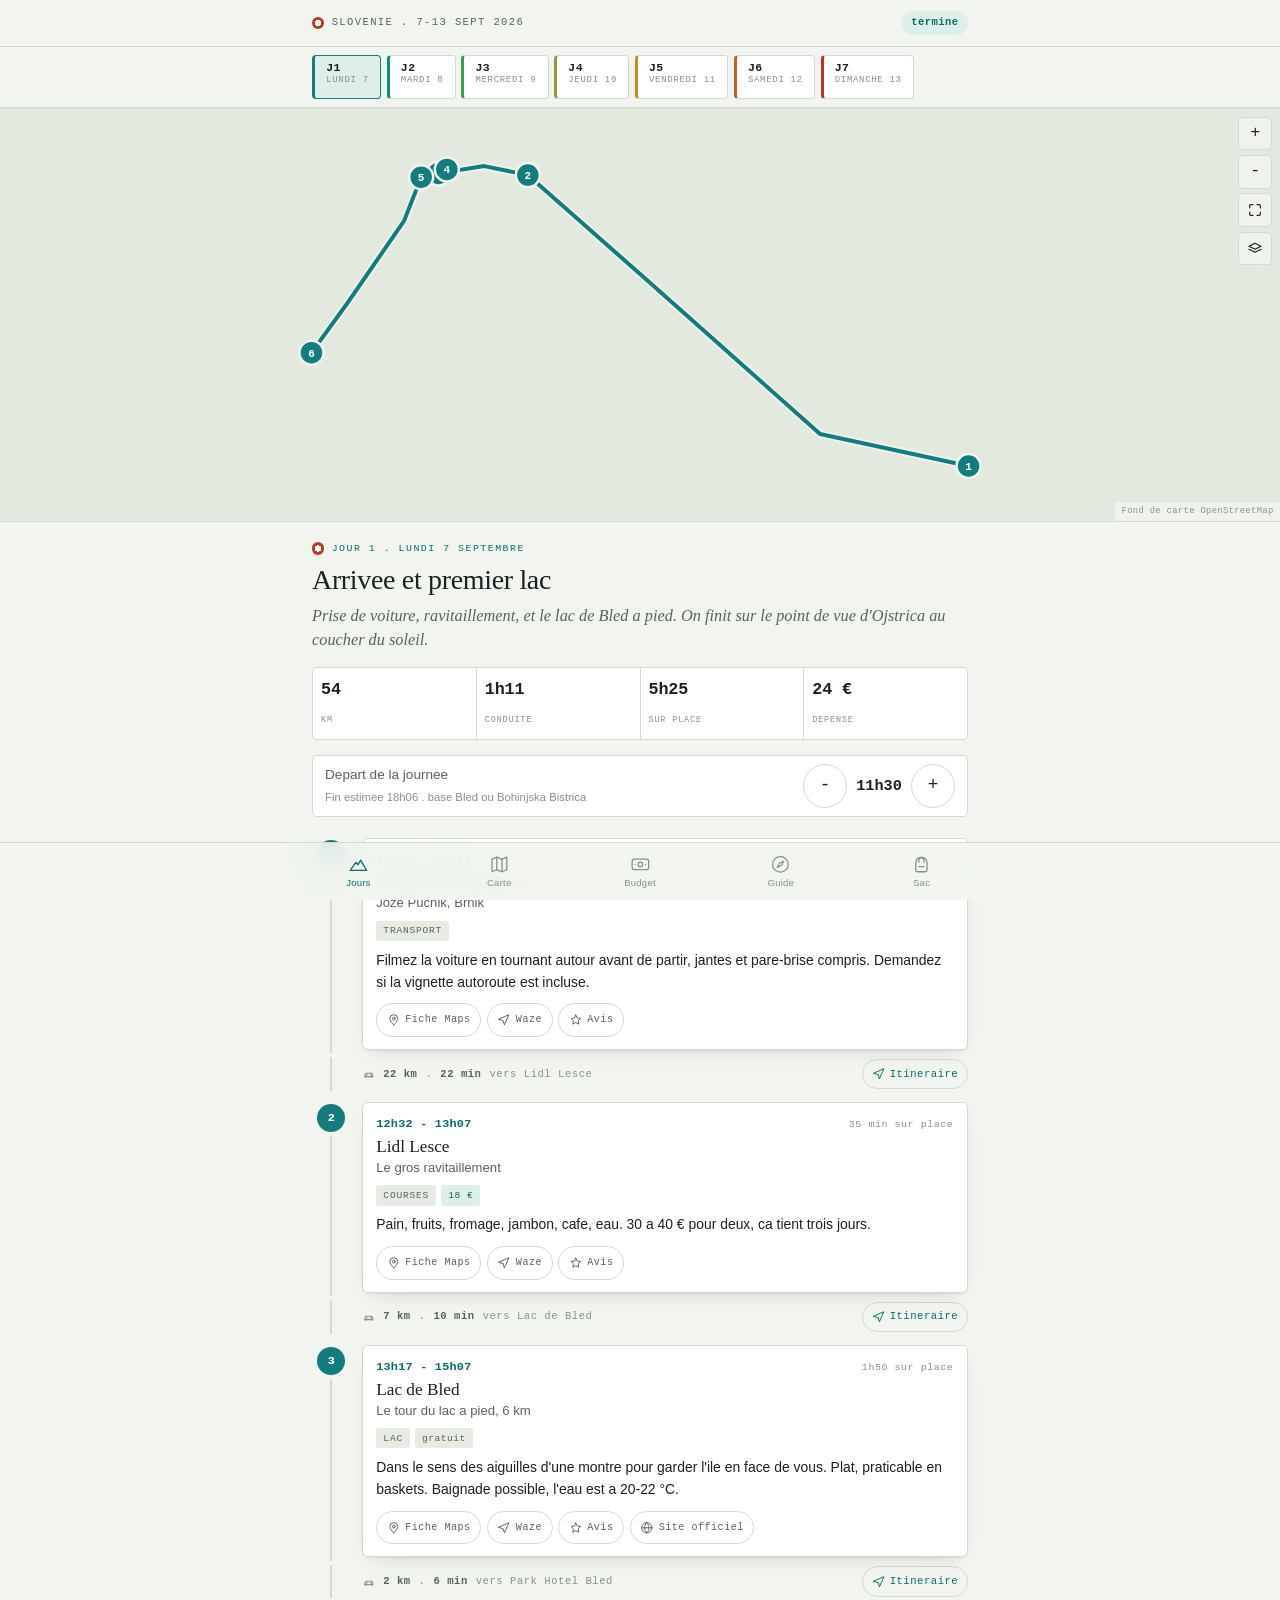
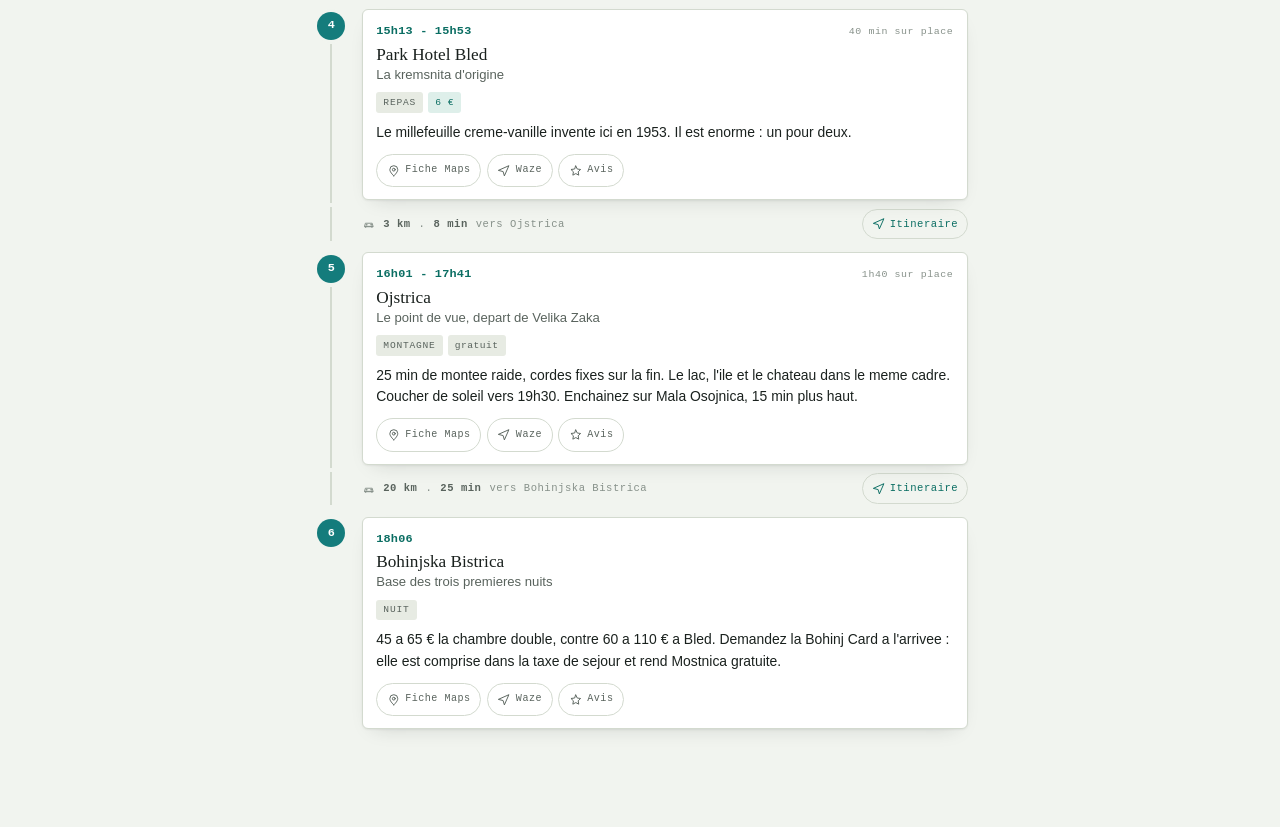
==== index.html @ 486e474d "Tableau de bord de voyage cartographie, publiable sur GitHub Pages Le carnet devient une application" ====
<!doctype html>
<html lang="fr">
<head>
<meta charset="utf-8">
<meta name="viewport" content="width=device-width, initial-scale=1, viewport-fit=cover">
<title>Slovenie 2026 - tableau de bord</title>
<meta name="description" content="Tableau de bord du voyage en Slovenie, 7 au 13 septembre 2026 : itineraire cartographie jour par jour, temps de route, budget, guide et valise.">
<meta name="theme-color" content="#EAF1EC">
<meta name="apple-mobile-web-app-capable" content="yes">
<meta name="mobile-web-app-capable" content="yes">
<meta name="apple-mobile-web-app-title" content="Slovenie">
<meta name="format-detection" content="telephone=no">
<meta name="color-scheme" content="light dark">
<link rel="icon" href="data:image/svg+xml,%3Csvg xmlns='http://www.w3.org/2000/svg' viewBox='0 0 32 32'%3E%3Ccircle cx='16' cy='16' r='15' fill='%23BB3728'/%3E%3Ccircle cx='16' cy='16' r='5.5' fill='%23fff'/%3E%3C/svg%3E">
<link rel="apple-touch-icon" href="data:image/svg+xml,%3Csvg xmlns='http://www.w3.org/2000/svg' viewBox='0 0 180 180'%3E%3Crect width='180' height='180' fill='%23F1F4EF'/%3E%3Ccircle cx='90' cy='90' r='58' fill='%23BB3728'/%3E%3Ccircle cx='90' cy='90' r='21' fill='%23F1F4EF'/%3E%3C/svg%3E">
<link rel="stylesheet" href="assets/app.css">
</head>
<body>

<div class="topbar">
  <div class="topbar-in">
    <span class="mark"><span class="blaze"></span> Slovenie . 7-13 sept 2026</span>
    <span class="now" id="now">chargement</span>
  </div>
</div>

<main>

  <!-- ============ JOURS ============ -->
  <div class="panel is-active" id="p-jours" role="tabpanel" aria-labelledby="t-jours">
    <div class="dayrail"><div class="dayrail-in" id="dayrail"></div></div>
    <div class="mapwrap"><div class="mm" id="daymap"></div></div>
    <div class="wrap" id="daybody"></div>
  </div>

  <!-- ============ CARTE ============ -->
  <div class="panel" id="p-carte" role="tabpanel" aria-labelledby="t-carte">
    <div class="mapwrap is-static"><div class="mm" id="allmap"></div></div>
    <div class="maplegend" id="maplegend"></div>
    <div id="allbody"></div>
  </div>

  <!-- ============ BUDGET ============ -->
  <div class="panel" id="p-budget" role="tabpanel" aria-labelledby="t-budget">
    <div id="budgetbody"></div>
  </div>

  <!-- ============ GUIDE ============ -->
  <div class="panel" id="p-guide" role="tabpanel" aria-labelledby="t-guide">
    <div id="guidebody"></div>
  </div>

  <!-- ============ SAC ============ -->
  <div class="panel" id="p-sac" role="tabpanel" aria-labelledby="t-sac">
    <div id="packbody"></div>
  </div>

  <noscript>
    <div class="wrap block">
      <h2>Le tableau de bord a besoin de JavaScript</h2>
      <p class="sub">La version longue du carnet est lisible sans rien activer, directement sur GitHub :
      itineraire, budget, randonnees, hebergements, valise et slovene de survie.</p>
      <p><a href="README.md">Ouvrir le carnet en markdown</a></p>
    </div>
  </noscript>

</main>

<nav class="tabbar" role="tablist" aria-label="Sections">
  <div class="tabbar-in">
    <button type="button" role="tab" id="t-jours" aria-controls="p-jours" aria-selected="true" data-tab="jours">
      <svg viewBox="0 0 24 24" aria-hidden="true"><path d="M2.5 19h19L14.6 7 11.4 12.4 9.2 9.6z"/></svg>
      Jours
    </button>
    <button type="button" role="tab" id="t-carte" aria-controls="p-carte" aria-selected="false" data-tab="carte">
      <svg viewBox="0 0 24 24" aria-hidden="true"><path d="M9 3.5 3.5 5.8v14.7L9 18.2l6 2.3 5.5-2.3V3.5L15 5.8z"/><path d="M9 3.5v14.7M15 5.8v14.7"/></svg>
      Carte
    </button>
    <button type="button" role="tab" id="t-budget" aria-controls="p-budget" aria-selected="false" data-tab="budget">
      <svg viewBox="0 0 24 24" aria-hidden="true"><rect x="2.5" y="6" width="19" height="12" rx="2.5"/><circle cx="12" cy="12" r="2.6"/><path d="M6 12h.01M18 12h.01"/></svg>
      Budget
    </button>
    <button type="button" role="tab" id="t-guide" aria-controls="p-guide" aria-selected="false" data-tab="guide">
      <svg viewBox="0 0 24 24" aria-hidden="true"><circle cx="12" cy="12" r="9"/><path d="M15.5 8.5l-2.2 4.8-4.8 2.2 2.2-4.8z"/></svg>
      Guide
    </button>
    <button type="button" role="tab" id="t-sac" aria-controls="p-sac" aria-selected="false" data-tab="sac">
      <svg viewBox="0 0 24 24" aria-hidden="true"><path d="M5.5 10a6.5 6.5 0 0 1 13 0v8.5a2 2 0 0 1-2 2h-9a2 2 0 0 1-2-2z"/><path d="M9 9.5V7.5a3 3 0 0 1 6 0v2"/><path d="M9 14.5h6"/></svg>
      Sac
    </button>
  </div>
</nav>

<script src="assets/data.js"></script>
<script src="assets/map.js"></script>
<script src="assets/app.js"></script>
</body>
</html>
---- assets/app.css ----
/* =============================================================
   Slovenie 2026 - feuille de style
   Mobile d'abord, pensee pour iPhone : zones sures, cibles de
   44 px, typographie fluide, aucun debordement horizontal.
   ============================================================= */

:root {
  --paper:      #F1F4EF;
  --surface:    #FFFFFF;
  --surface-2:  #E7EBE3;
  --glass:      rgba(241, 244, 239, .90);
  --ink:        #1A211E;
  --ink-soft:   #59635D;
  --ink-faint:  #87918A;
  --rule:       #D3DACF;
  --rule-soft:  #E4E9E0;
  --soca:       #0B6E63;
  --soca-lift:  #DEEFEA;
  --blaze:      #BB3728;
  --blaze-soft: #F7E5E2;
  --shadow:     0 1px 2px rgba(26,33,30,.06), 0 8px 20px -12px rgba(26,33,30,.22);
  --theme-color:#EAF1EC;
  --map-filter: saturate(.42) contrast(.93) brightness(1.05);
  --map-void:   #E4E9E0;

  --f-display: "Iowan Old Style", "Palatino Linotype", Palatino, "Book Antiqua", Georgia, serif;
  --f-body: -apple-system, BlinkMacSystemFont, "SF Pro Text", "Segoe UI", Roboto, "Helvetica Neue", Arial, sans-serif;
  --f-data: ui-monospace, "SF Mono", SFMono-Regular, Menlo, Consolas, "Liberation Mono", monospace;

  --wrap: 44rem;
  --pad: max(1.1rem, env(safe-area-inset-left));
  --pad-r: max(1.1rem, env(safe-area-inset-right));
  --tabbar: 3.55rem;
  --tap: 2.75rem;
  --top-h: calc(env(safe-area-inset-top) + 2.85rem);
}

@media (prefers-color-scheme: dark) {
  :root {
    --paper:      #0E1412;
    --surface:    #161E1B;
    --surface-2:  #1F2824;
    --glass:      rgba(14, 20, 18, .90);
    --ink:        #E5EBE6;
    --ink-soft:   #A4B0A9;
    --ink-faint:  #717D77;
    --rule:       #2A342F;
    --rule-soft:  #212A26;
    --soca:       #4FC7B1;
    --soca-lift:  #0F312B;
    --blaze:      #E4735F;
    --blaze-soft: #2F1A16;
    --shadow:     0 1px 2px rgba(0,0,0,.45), 0 10px 26px -14px rgba(0,0,0,.7);
    --theme-color:#0E1412;
    --map-filter: invert(.92) hue-rotate(180deg) saturate(.4) brightness(.94) contrast(1.05);
    --map-void:   #1B2320;
  }
}

:root[data-theme="dark"] {
  --paper:      #0E1412;
  --surface:    #161E1B;
  --surface-2:  #1F2824;
  --glass:      rgba(14, 20, 18, .90);
  --ink:        #E5EBE6;
  --ink-soft:   #A4B0A9;
  --ink-faint:  #717D77;
  --rule:       #2A342F;
  --rule-soft:  #212A26;
  --soca:       #4FC7B1;
  --soca-lift:  #0F312B;
  --blaze:      #E4735F;
  --blaze-soft: #2F1A16;
  --shadow:     0 1px 2px rgba(0,0,0,.45), 0 10px 26px -14px rgba(0,0,0,.7);
  --theme-color:#0E1412;
  --map-filter: invert(.92) hue-rotate(180deg) saturate(.4) brightness(.94) contrast(1.05);
  --map-void:   #1B2320;
}

:root[data-theme="light"] {
  --paper:      #F1F4EF;
  --surface:    #FFFFFF;
  --surface-2:  #E7EBE3;
  --glass:      rgba(241, 244, 239, .90);
  --ink:        #1A211E;
  --ink-soft:   #59635D;
  --ink-faint:  #87918A;
  --rule:       #D3DACF;
  --rule-soft:  #E4E9E0;
  --soca:       #0B6E63;
  --soca-lift:  #DEEFEA;
  --blaze:      #BB3728;
  --blaze-soft: #F7E5E2;
  --shadow:     0 1px 2px rgba(26,33,30,.06), 0 8px 20px -12px rgba(26,33,30,.22);
  --theme-color:#EAF1EC;
  --map-filter: saturate(.42) contrast(.93) brightness(1.05);
  --map-void:   #E4E9E0;
}

* { box-sizing: border-box; }

html {
  -webkit-text-size-adjust: 100%;
  text-size-adjust: 100%;
  scroll-behavior: smooth;
}
@media (prefers-reduced-motion: reduce) {
  html { scroll-behavior: auto; }
  *, *::before, *::after { animation-duration: .001ms !important; transition-duration: .001ms !important; }
}

body {
  margin: 0;
  background: var(--paper);
  color: var(--ink);
  font-family: var(--f-body);
  font-size: 1rem;
  line-height: 1.6;
  overflow-x: hidden;
  overscroll-behavior-y: contain;
  -webkit-font-smoothing: antialiased;
  -webkit-tap-highlight-color: transparent;
}

img, svg, table { max-width: 100%; }
p, li, td, th, h1, h2, h3, summary, span { overflow-wrap: break-word; }
a { color: var(--soca); }
:focus-visible { outline: 2px solid var(--soca); outline-offset: 2px; border-radius: 3px; }

.wrap {
  max-width: var(--wrap);
  margin: 0 auto;
  padding-left: var(--pad);
  padding-right: var(--pad-r);
}

.blaze {
  display: inline-block;
  width: .78rem; height: .78rem;
  border-radius: 50%;
  background: radial-gradient(circle, var(--surface) 0 36%, var(--blaze) 37% 100%);
  flex: none;
}

/* ================= barre du haut ================= */
.topbar {
  position: sticky;
  top: 0;
  z-index: 60;
  background: var(--glass);
  -webkit-backdrop-filter: saturate(160%) blur(14px);
  backdrop-filter: saturate(160%) blur(14px);
  border-bottom: 1px solid var(--rule);
  padding-top: env(safe-area-inset-top);
}
.topbar-in {
  max-width: var(--wrap);
  margin: 0 auto;
  padding: .5rem var(--pad-r) .5rem var(--pad);
  display: flex; align-items: center; gap: .55rem;
  min-height: 2.85rem;
}
.topbar .mark {
  font-family: var(--f-data);
  font-size: .66rem;
  letter-spacing: .13em;
  text-transform: uppercase;
  color: var(--ink-soft);
  display: flex; align-items: center; gap: .45rem;
  white-space: nowrap; overflow: hidden; text-overflow: ellipsis;
}
.now {
  margin-left: auto; flex: none;
  font-family: var(--f-data);
  font-size: .66rem; font-weight: 600; letter-spacing: .04em;
  color: var(--soca); background: var(--soca-lift);
  border-radius: 999px; padding: .24rem .6rem;
  white-space: nowrap; font-variant-numeric: tabular-nums;
}

/* ================= panneaux ================= */
.panel { display: none; padding-bottom: 1rem; }
.panel.is-active { display: block; }
.block { padding: 1.7rem 0 .2rem; }
.block:first-child { padding-top: 1.2rem; }

h1 {
  font-family: var(--f-display);
  font-size: clamp(2.1rem, 10vw, 3.1rem);
  line-height: .96; letter-spacing: -.022em; font-weight: 400;
  margin: 0; text-wrap: balance;
}
h1 em { font-style: italic; color: var(--soca); }
h2 {
  font-family: var(--f-display);
  font-size: clamp(1.4rem, 5.6vw, 1.75rem);
  font-weight: 400; letter-spacing: -.012em; line-height: 1.15;
  margin: 0 0 .35rem;
  display: flex; align-items: center; gap: .5rem;
  text-wrap: balance;
}
h3 {
  font-family: var(--f-body);
  font-size: .72rem; font-weight: 700; letter-spacing: .11em;
  text-transform: uppercase; color: var(--ink-faint);
  margin: 1.7rem 0 .6rem;
}
.sub { color: var(--ink-soft); font-size: .92rem; margin: 0 0 1.1rem; max-width: 56ch; }
.fine { font-size: .8rem; color: var(--ink-faint); line-height: 1.5; }

/* ================= selecteur de jour ================= */
.dayrail {
  position: sticky;
  top: var(--top-h);
  z-index: 45;
  background: var(--glass);
  -webkit-backdrop-filter: saturate(160%) blur(14px);
  backdrop-filter: saturate(160%) blur(14px);
  border-bottom: 1px solid var(--rule);
}
.dayrail-in {
  max-width: var(--wrap); margin: 0 auto;
  display: flex; gap: .35rem;
  overflow-x: auto; scrollbar-width: none;
  padding: .5rem var(--pad-r) .5rem var(--pad);
  -webkit-overflow-scrolling: touch;
}
.dayrail-in::-webkit-scrollbar { display: none; }
.daybtn {
  -webkit-appearance: none; appearance: none;
  flex: none;
  display: flex; flex-direction: column; align-items: flex-start;
  gap: .05rem;
  min-height: var(--tap);
  padding: .32rem .7rem;
  border: 1px solid var(--rule);
  border-left: 3px solid var(--dc, var(--rule));
  border-radius: 4px;
  background: var(--surface);
  color: var(--ink-soft);
  cursor: pointer; touch-action: manipulation;
  text-align: left;
}
.daybtn b {
  font-family: var(--f-data); font-size: .72rem; font-weight: 600;
  letter-spacing: .04em; color: var(--ink);
}
.daybtn span {
  font-family: var(--f-data); font-size: .56rem;
  letter-spacing: .08em; text-transform: uppercase; color: var(--ink-faint);
}
.daybtn[aria-pressed="true"] { background: var(--soca-lift); border-color: var(--dc, var(--soca)); }
.daybtn[aria-pressed="true"] b { color: var(--ink); }
.daybtn.is-today::after {
  content: "auj.";
  font-family: var(--f-data); font-size: .5rem; letter-spacing: .1em;
  color: var(--blaze);
}

/* ================= carte ================= */
.mapwrap {
  position: sticky;
  /* juste sous la barre du haut et le selecteur de jour */
  top: calc(var(--top-h) + 3.8rem);
  z-index: 30;
  background: var(--paper);
  padding-bottom: .1rem;
}
.mapwrap.is-static { position: static; }
.mapwrap.is-static .mm { height: clamp(240px, 52vh, 520px); }
.mm {
  position: relative;
  height: clamp(180px, 38vh, 360px);
  background: var(--map-void);
  border-top: 1px solid var(--rule);
  border-bottom: 1px solid var(--rule);
  overflow: hidden;
  touch-action: none;
  cursor: grab;
  user-select: none; -webkit-user-select: none;
}
.mm:active { cursor: grabbing; }
.mm-inner { position: absolute; inset: 0; }
.mm-tiles { position: absolute; inset: 0; will-change: transform; }
.mm-tile {
  position: absolute;
  width: 256px; height: 256px;
  filter: var(--map-filter);
  opacity: 0;
  transition: opacity .25s ease;
  pointer-events: none;
}
.mm-tile.is-on { opacity: 1; }
.mm-tile.is-dead { display: none; }
.mm.is-flat .mm-tiles { display: none; }

.mm-svg { position: absolute; inset: 0; overflow: visible; }
.mm-halo { fill: none; stroke: var(--paper); stroke-width: 8; stroke-linecap: round; stroke-linejoin: round; opacity: .85; }
.mm-line { fill: none; stroke-width: 4; stroke-linecap: round; stroke-linejoin: round; }
.mm-line.is-dim { stroke-width: 2.5; opacity: .3; }
.mm-mark { cursor: pointer; }
.mm-ring { stroke: var(--paper); stroke-width: 2.5; }
.mm-mark.is-dim .mm-ring { opacity: .35; }
.mm-mark.is-active .mm-ring { stroke: var(--ink); stroke-width: 3; }
.mm-num {
  font-family: var(--f-data); font-size: 11px; font-weight: 700;
  fill: #fff; pointer-events: none;
}
.mm-hit { fill: transparent; }
.mm-mark:focus-visible .mm-ring { stroke: var(--blaze); stroke-width: 3.5; }

.mm-attrib {
  position: absolute; right: 0; bottom: 0; z-index: 5;
  font-family: var(--f-data); font-size: .55rem; letter-spacing: .04em;
  background: var(--glass); color: var(--ink-faint);
  padding: .15rem .4rem; text-decoration: none;
  border-top-left-radius: 4px;
}
.mm-ctrl {
  position: absolute; right: .5rem; top: .5rem; z-index: 5;
  display: grid; gap: .3rem;
}
.mm-ctrl button {
  -webkit-appearance: none; appearance: none;
  width: 2.1rem; height: 2.1rem;
  border-radius: 5px; border: 1px solid var(--rule);
  background: var(--glass);
  -webkit-backdrop-filter: blur(8px); backdrop-filter: blur(8px);
  color: var(--ink); font-family: var(--f-data); font-size: 1.05rem; line-height: 1;
  display: flex; align-items: center; justify-content: center;
  cursor: pointer; touch-action: manipulation;
}
.mm-ctrl button:active { background: var(--soca-lift); border-color: var(--soca); }
.mm-ctrl svg { width: 1rem; height: 1rem; fill: none; stroke: currentColor; stroke-width: 1.7; stroke-linecap: round; stroke-linejoin: round; }

.maplegend {
  display: flex; flex-wrap: wrap; gap: .3rem .8rem;
  padding: .5rem var(--pad-r) .5rem var(--pad);
  max-width: var(--wrap); margin: 0 auto;
  font-family: var(--f-data); font-size: .6rem;
  letter-spacing: .06em; color: var(--ink-faint);
}
.maplegend i { display: inline-block; width: .8rem; height: .2rem; border-radius: 2px; vertical-align: middle; margin-right: .25rem; }

/* ================= entete de jour ================= */
.dayhead { padding-top: 1.1rem; }
.dayhead .kicker {
  font-family: var(--f-data); font-size: .62rem; letter-spacing: .15em;
  text-transform: uppercase; color: var(--soca);
  display: flex; align-items: center; gap: .45rem; margin: 0 0 .45rem;
}
.dayhead h2 { margin-bottom: .5rem; }
.dayhead .brief { font-family: var(--f-display); font-size: 1.02rem; font-style: italic; color: var(--ink-soft); line-height: 1.45; margin: 0 0 1rem; }

.daystats {
  display: grid; grid-template-columns: repeat(4, minmax(0, 1fr));
  gap: 1px; background: var(--rule);
  border: 1px solid var(--rule); border-radius: 5px; overflow: hidden;
}
.daystats div { background: var(--surface); padding: .55rem .5rem; min-width: 0; }
.daystats b {
  display: block; font-family: var(--f-data);
  font-size: clamp(.88rem, 4vw, 1.05rem); font-weight: 600;
  font-variant-numeric: tabular-nums; letter-spacing: -.01em;
}
.daystats span {
  font-family: var(--f-data); font-size: .53rem; letter-spacing: .1em;
  text-transform: uppercase; color: var(--ink-faint);
}

.startrow {
  display: flex; align-items: center; gap: .5rem;
  margin-top: .9rem; padding: .5rem .75rem;
  background: var(--surface); border: 1px solid var(--rule); border-radius: 5px;
}
.startrow .lab { font-size: .85rem; color: var(--ink-soft); min-width: 0; }
.startrow .stepper { margin-left: auto; }

.stepper { display: flex; align-items: center; gap: .3rem; flex: none; }
.stepper button {
  -webkit-appearance: none; appearance: none;
  width: var(--tap); height: var(--tap); min-width: var(--tap);
  border-radius: 50%; border: 1px solid var(--rule);
  background: var(--surface); color: var(--ink);
  font-size: 1.1rem; line-height: 1; font-family: var(--f-data);
  cursor: pointer; touch-action: manipulation;
  display: flex; align-items: center; justify-content: center;
}
.stepper button:active { background: var(--soca-lift); border-color: var(--soca); }
.stepper output {
  font-family: var(--f-data); font-size: .95rem; font-weight: 600;
  font-variant-numeric: tabular-nums; min-width: 3.4rem; text-align: center;
}

.warnbar {
  border-left: 3px solid var(--blaze); background: var(--blaze-soft);
  border-radius: 0 5px 5px 0; padding: .7rem .9rem;
  font-size: .9rem; line-height: 1.5; margin-top: .9rem;
}

/* ================= choix A / B ================= */
.choice { display: grid; gap: .5rem; margin-top: 1rem; }
.choice > .lab { font-family: var(--f-data); font-size: .6rem; letter-spacing: .12em; text-transform: uppercase; color: var(--ink-faint); }
.choice .opts { display: grid; gap: .45rem; }
@media (min-width: 30rem) { .choice .opts { grid-template-columns: 1fr 1fr; } }
.optbtn {
  -webkit-appearance: none; appearance: none;
  text-align: left; padding: .65rem .8rem;
  border: 1px solid var(--rule); border-radius: 5px;
  background: var(--surface); color: var(--ink);
  min-height: var(--tap); cursor: pointer; touch-action: manipulation;
}
.optbtn b { display: block; font-size: .93rem; }
.optbtn span { font-size: .8rem; color: var(--ink-soft); line-height: 1.4; }
.optbtn[aria-pressed="true"] { border-color: var(--soca); background: var(--soca-lift); }

/* ================= timeline ================= */
.timeline { margin-top: 1.3rem; }

.stop {
  display: grid;
  grid-template-columns: 2.4rem minmax(0, 1fr);
  gap: .7rem;
  position: relative;
}
.stop .gutter { position: relative; display: flex; flex-direction: column; align-items: center; }
.stop .pin {
  width: 1.75rem; height: 1.75rem; border-radius: 50%;
  display: flex; align-items: center; justify-content: center;
  font-family: var(--f-data); font-size: .74rem; font-weight: 700;
  color: #fff; flex: none; margin-top: .15rem;
  box-shadow: 0 0 0 3px var(--paper);
}
.stop .thread { flex: 1; width: 2px; background: var(--rule); margin-top: .25rem; }
.stop:last-child .thread { display: none; }

.stopcard {
  background: var(--surface); border: 1px solid var(--rule);
  border-radius: 6px; padding: .75rem .85rem;
  box-shadow: var(--shadow); min-width: 0;
  margin-bottom: .2rem;
}
.stopcard.is-active { border-color: var(--soca); box-shadow: 0 0 0 2px var(--soca-lift), var(--shadow); }
.stop.is-opt .stopcard { border-style: dashed; }

.stoptop { display: flex; align-items: baseline; gap: .5rem; flex-wrap: wrap; }
.stoptime {
  font-family: var(--f-data); font-size: .74rem; font-weight: 600;
  color: var(--soca); font-variant-numeric: tabular-nums; letter-spacing: .02em;
}
.stopdur {
  font-family: var(--f-data); font-size: .62rem; color: var(--ink-faint);
  letter-spacing: .06em; margin-left: auto;
}
.stopname { font-family: var(--f-display); font-size: 1.08rem; line-height: 1.25; margin: .15rem 0 .05rem; }
.stopsub { font-size: .82rem; color: var(--ink-soft); line-height: 1.4; }
.stoptip { font-size: .87rem; line-height: 1.55; margin: .55rem 0 0; color: var(--ink); }

.badges { display: flex; flex-wrap: wrap; gap: .3rem; margin-top: .5rem; }
.badge {
  font-family: var(--f-data); font-size: .6rem; letter-spacing: .05em;
  padding: .16rem .45rem; border-radius: 3px;
  background: var(--surface-2); color: var(--ink-soft); white-space: nowrap;
}
.badge.pay { background: var(--soca-lift); color: var(--soca); }
.badge.book { background: var(--blaze-soft); color: var(--blaze); }
.badge.kind { text-transform: uppercase; letter-spacing: .08em; }

.links { display: flex; flex-wrap: wrap; gap: .35rem; margin-top: .65rem; }
.links a, .links button {
  -webkit-appearance: none; appearance: none;
  display: inline-flex; align-items: center; gap: .3rem;
  min-height: 2.1rem; padding: .3rem .6rem;
  border: 1px solid var(--rule); border-radius: 999px;
  background: var(--surface); color: var(--ink-soft);
  font-family: var(--f-data); font-size: .63rem; letter-spacing: .05em;
  text-decoration: none; cursor: pointer; touch-action: manipulation;
  white-space: nowrap;
}
.links a:active, .links button:active { border-color: var(--soca); color: var(--soca); background: var(--soca-lift); }
/* toute icone inline generee par le script : sans taille explicite,
   un SVG sans width/height retombe sur 300x150 et se remplit de noir */
.ic {
  width: .85rem; height: .85rem; flex: none;
  fill: none; stroke: currentColor; stroke-width: 1.7;
  stroke-linecap: round; stroke-linejoin: round;
  vertical-align: -.1em;
}
.links svg { width: .85rem; height: .85rem; fill: none; stroke: currentColor; stroke-width: 1.7; stroke-linecap: round; stroke-linejoin: round; }

.leg {
  display: grid; grid-template-columns: 2.4rem minmax(0, 1fr);
  gap: .7rem; align-items: center;
  margin: .1rem 0 .55rem;
}
.leg .legline { display: flex; justify-content: center; }
.leg .legline i { width: 2px; height: 100%; min-height: 2.1rem; background: var(--rule); display: block; }
.legbody {
  display: flex; align-items: center; gap: .5rem; flex-wrap: wrap;
  font-family: var(--f-data); font-size: .66rem; letter-spacing: .05em;
  color: var(--ink-faint); padding: .25rem 0;
}
.legbody b { color: var(--ink-soft); font-weight: 600; font-variant-numeric: tabular-nums; }
.legbody a {
  margin-left: auto; text-decoration: none; color: var(--soca);
  border: 1px solid var(--rule); border-radius: 999px;
  padding: .25rem .55rem; min-height: 1.9rem;
  display: inline-flex; align-items: center; gap: .25rem;
}

/* ================= cartes generiques ================= */
.cards { display: grid; gap: .6rem; }
@media (min-width: 33rem) { .cards.two { grid-template-columns: repeat(2, minmax(0, 1fr)); } }
.card {
  background: var(--surface); border: 1px solid var(--rule);
  border-radius: 5px; padding: .8rem .9rem;
  box-shadow: var(--shadow); min-width: 0;
}
.card .k {
  font-family: var(--f-data); font-size: .59rem; letter-spacing: .13em;
  text-transform: uppercase; color: var(--ink-faint); display: block; margin-bottom: .22rem;
}
.card .v { font-size: .93rem; line-height: 1.5; }
.card .v strong { font-family: var(--f-data); font-weight: 600; }

.alert {
  border-left: 3px solid var(--blaze); background: var(--blaze-soft);
  border-radius: 0 5px 5px 0; padding: .75rem .9rem;
  font-size: .9rem; line-height: 1.55; margin-top: .9rem;
}

/* ================= urgences ================= */
.sos {
  display: grid; grid-template-columns: repeat(2, minmax(0, 1fr));
  gap: 1px; background: var(--rule);
  border: 1px solid var(--rule); border-radius: 5px; overflow: hidden;
}
@media (min-width: 30rem) { .sos { grid-template-columns: repeat(4, minmax(0, 1fr)); } }
.sos a { background: var(--surface); padding: .6rem .7rem; text-decoration: none; display: block; min-height: var(--tap); touch-action: manipulation; }
.sos a:active { background: var(--surface-2); }
.sos .n { font-family: var(--f-data); font-size: 1.15rem; font-weight: 600; color: var(--blaze); font-variant-numeric: tabular-nums; }
.sos .l { font-size: .68rem; line-height: 1.35; color: var(--ink-soft); }

/* ================= tableaux ================= */
.tablewrap { overflow-x: auto; -webkit-overflow-scrolling: touch; overscroll-behavior-x: contain; max-width: 100%; }
table { width: 100%; border-collapse: collapse; font-size: .85rem; }
th {
  text-align: left; font-family: var(--f-data); font-size: .58rem;
  letter-spacing: .12em; text-transform: uppercase; color: var(--ink-faint);
  font-weight: 500; padding: .45rem .5rem .45rem 0; border-bottom: 1px solid var(--ink-faint);
}
td { padding: .5rem .5rem .5rem 0; border-bottom: 1px solid var(--rule); vertical-align: top; }
td.num, th.num { font-family: var(--f-data); font-variant-numeric: tabular-nums; text-align: right; white-space: nowrap; padding-right: 0; }
tr.total td { border-bottom: none; border-top: 2px solid var(--ink); font-weight: 700; padding-top: .6rem; }

/* ================= accordeons ================= */
details.acc { border-top: 1px solid var(--rule); }
details.acc:last-of-type { border-bottom: 1px solid var(--rule); }
details.acc > summary {
  list-style: none; cursor: pointer; touch-action: manipulation;
  padding: .85rem 0; min-height: var(--tap);
  display: flex; align-items: center; gap: .55rem;
  font-family: var(--f-display); font-size: 1.05rem;
}
details.acc > summary::-webkit-details-marker { display: none; }
details.acc > summary::after {
  content: "+"; margin-left: auto;
  font-family: var(--f-data); font-size: 1.1rem; color: var(--ink-faint);
}
details.acc[open] > summary::after { content: "-"; }
details.acc[open] > summary { color: var(--soca); }
.accbody { padding: 0 0 1.2rem; }

/* ================= chips ================= */
.chips { display: flex; flex-wrap: wrap; gap: .4rem; margin-top: .3rem; }
.chip {
  position: relative; display: inline-flex; align-items: center; gap: .4rem;
  min-height: var(--tap); padding: .35rem .75rem;
  border: 1px solid var(--rule); border-radius: 999px;
  background: var(--surface); font-size: .83rem;
  cursor: pointer; touch-action: manipulation; user-select: none; -webkit-user-select: none;
}
.chip input { position: absolute; opacity: 0; width: 0; height: 0; }
.chip .price { font-family: var(--f-data); font-size: .72rem; color: var(--ink-faint); font-variant-numeric: tabular-nums; }
.chip.is-on { border-color: var(--soca); background: var(--soca-lift); color: var(--soca); }
.chip.is-on .price { color: var(--soca); }
.chip:focus-within { outline: 2px solid var(--soca); outline-offset: 2px; }

/* ================= lecture de valeurs ================= */
.readout {
  background: var(--surface); border: 1px solid var(--rule); border-radius: 5px;
  padding: .95rem; box-shadow: var(--shadow); margin-top: 1rem;
}
.readout .big {
  font-family: var(--f-data); font-size: clamp(1.9rem, 10vw, 2.6rem);
  font-weight: 600; letter-spacing: -.03em; line-height: 1; font-variant-numeric: tabular-nums;
}
.readout .cap {
  font-family: var(--f-data); font-size: .6rem; letter-spacing: .12em;
  text-transform: uppercase; color: var(--ink-faint); display: block; margin-bottom: .28rem;
}
.verdict { font-size: .87rem; margin-top: .45rem; font-weight: 600; }
.verdict.ok { color: var(--soca); }
.verdict.over { color: var(--blaze); }

.meter { height: .45rem; border-radius: 999px; background: var(--surface-2); overflow: hidden; margin-top: .75rem; }
.meter i { display: block; height: 100%; width: 0%; background: var(--soca); border-radius: 999px; transition: width .3s ease; }
.meter.over i { background: var(--blaze); }

.split {
  display: grid; grid-template-columns: repeat(2, minmax(0, 1fr));
  gap: .75rem; margin-top: .85rem; padding-top: .85rem;
  border-top: 1px solid var(--rule-soft);
}
.split div { min-width: 0; }
.split .k { font-family: var(--f-data); font-size: .58rem; letter-spacing: .11em; text-transform: uppercase; color: var(--ink-faint); display: block; }
.split .v { font-family: var(--f-data); font-size: 1.02rem; font-weight: 600; font-variant-numeric: tabular-nums; }

.field {
  display: grid; grid-template-columns: minmax(0, 1fr) auto;
  align-items: center; gap: .5rem;
  padding: .55rem 0; border-bottom: 1px solid var(--rule-soft);
}
.field .lab { font-size: .92rem; line-height: 1.35; min-width: 0; }
.field .lab small { display: block; font-size: .73rem; color: var(--ink-faint); }

/* ================= depenses ================= */
.spend .row {
  display: grid; grid-template-columns: minmax(0, 1fr) 6.5rem;
  align-items: center; gap: .55rem;
  padding: .4rem 0; border-bottom: 1px solid var(--rule-soft);
}
.spend .row .lab { font-size: .89rem; min-width: 0; }
.spend .row .lab small { display: block; font-family: var(--f-data); font-size: .63rem; color: var(--ink-faint); letter-spacing: .05em; }
.spend input[type="number"] {
  width: 100%; min-height: var(--tap);
  font-family: var(--f-data); font-size: 1rem; /* 16 px minimum, sinon iOS zoome */
  font-variant-numeric: tabular-nums; text-align: right;
  padding: .3rem .5rem; border: 1px solid var(--rule); border-radius: 5px;
  background: var(--surface); color: var(--ink); -moz-appearance: textfield;
}
.spend input[type="number"]::-webkit-outer-spin-button,
.spend input[type="number"]::-webkit-inner-spin-button { -webkit-appearance: none; margin: 0; }
.spend input:focus { outline: 2px solid var(--soca); outline-offset: 1px; border-color: var(--soca); }

/* ================= listes a cocher ================= */
.progress {
  display: flex; align-items: baseline; gap: .5rem;
  font-family: var(--f-data); font-size: .66rem; letter-spacing: .1em;
  text-transform: uppercase; color: var(--ink-faint); margin-bottom: .45rem;
}
.progress b { font-size: 1.02rem; color: var(--soca); font-variant-numeric: tabular-nums; letter-spacing: 0; }
.check label {
  display: flex; align-items: flex-start; gap: .6rem;
  padding: .5rem .25rem; border-radius: 5px;
  font-size: .92rem; line-height: 1.45; min-height: var(--tap);
  cursor: pointer; touch-action: manipulation;
  border-bottom: 1px solid var(--rule-soft);
}
.check label:active { background: var(--surface-2); }
.check input { accent-color: var(--soca); width: 1.3rem; height: 1.3rem; flex: none; margin: 0; transform: translateY(.06rem); }
.check input:checked + span { color: var(--ink-faint); text-decoration: line-through; }
.check span { min-width: 0; }

.btn {
  -webkit-appearance: none; appearance: none;
  font-family: var(--f-data); font-size: .66rem; letter-spacing: .09em; text-transform: uppercase;
  background: var(--surface); border: 1px solid var(--rule); color: var(--ink-soft);
  border-radius: 999px; padding: .5rem .95rem; min-height: var(--tap);
  cursor: pointer; touch-action: manipulation; margin-top: .9rem;
}
.btn:active { border-color: var(--blaze); color: var(--blaze); }

/* ================= lexique ================= */
.lex { display: grid; gap: 1px; background: var(--rule); border: 1px solid var(--rule); border-radius: 5px; overflow: hidden; }
.lex div { background: var(--surface); padding: .5rem .7rem; display: grid; grid-template-columns: minmax(0, 1fr) minmax(0, 1fr); gap: .5rem; align-items: baseline; }
.lex .sl { font-family: var(--f-display); font-size: .96rem; font-weight: 600; min-width: 0; }
.lex .sl small { display: block; font-family: var(--f-data); font-size: .59rem; font-weight: 400; color: var(--ink-faint); letter-spacing: .03em; }
.lex .fr { font-size: .84rem; color: var(--ink-soft); min-width: 0; }

/* ================= barre d'onglets ================= */
.tabbar {
  position: fixed; left: 0; right: 0; bottom: 0; z-index: 70;
  background: var(--glass);
  -webkit-backdrop-filter: saturate(160%) blur(16px);
  backdrop-filter: saturate(160%) blur(16px);
  border-top: 1px solid var(--rule);
  padding-bottom: env(safe-area-inset-bottom);
}
.tabbar-in {
  max-width: var(--wrap); margin: 0 auto;
  display: grid; grid-template-columns: repeat(5, minmax(0, 1fr));
  padding-left: env(safe-area-inset-left); padding-right: env(safe-area-inset-right);
}
.tabbar button {
  -webkit-appearance: none; appearance: none;
  background: none; border: 0; padding: .35rem .1rem .4rem;
  min-height: var(--tabbar); color: var(--ink-faint);
  font-family: var(--f-body); font-size: .6rem; letter-spacing: .02em;
  display: flex; flex-direction: column; align-items: center; justify-content: center; gap: .12rem;
  cursor: pointer; touch-action: manipulation; transition: color .15s;
}
.tabbar button svg { width: 1.3rem; height: 1.3rem; stroke: currentColor; fill: none; stroke-width: 1.5; stroke-linecap: round; stroke-linejoin: round; }
.tabbar button[aria-selected="true"] { color: var(--soca); }
.tabbar button:active { opacity: .55; }

main { padding-bottom: calc(var(--tabbar) + 1.4rem + env(safe-area-inset-bottom)); }

footer {
  margin-top: 2.2rem; padding: 1.5rem 0 1rem;
  border-top: 1px solid var(--rule);
  font-size: .77rem; line-height: 1.55; color: var(--ink-faint);
}
footer p { margin: .3rem 0; }

@media (min-width: 48rem) {
  :root { --pad: 1.5rem; --pad-r: 1.5rem; }
  body { font-size: 1.04rem; }
  .mm { height: clamp(260px, 46vh, 460px); }
}
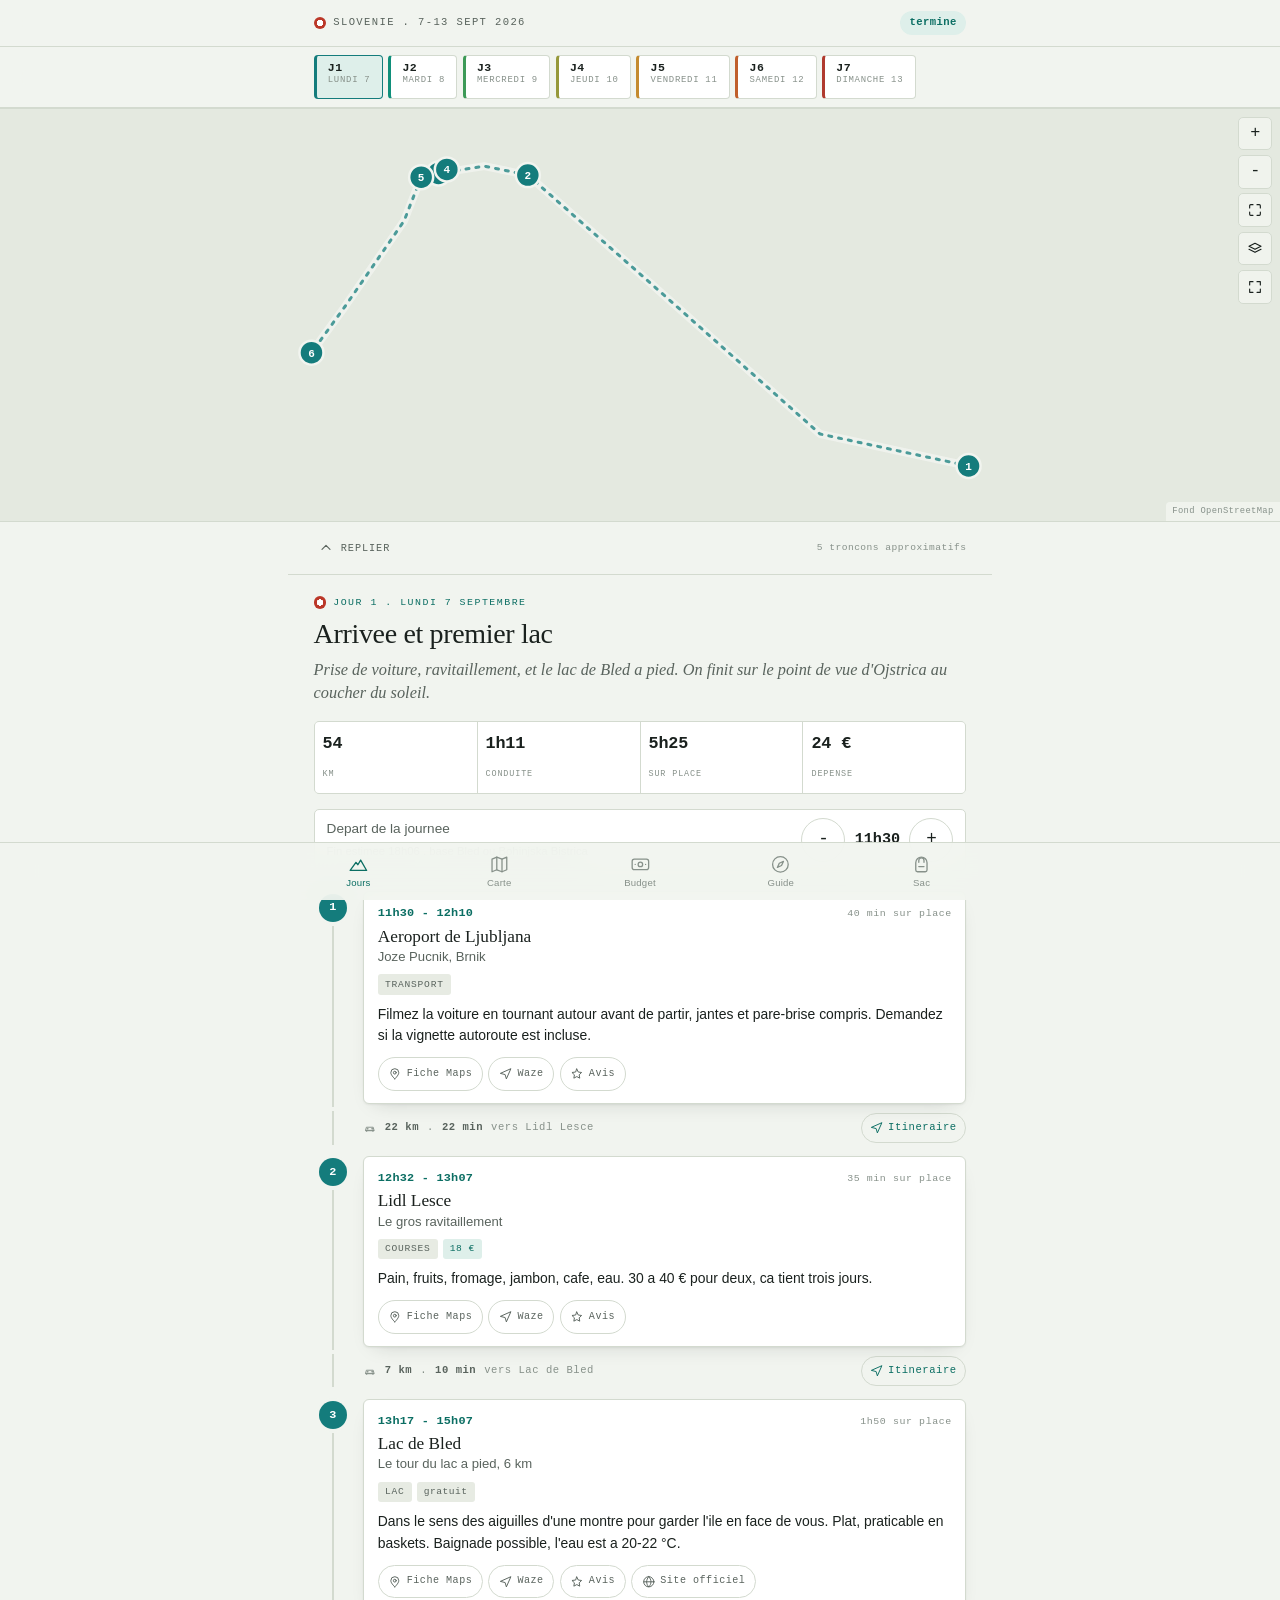
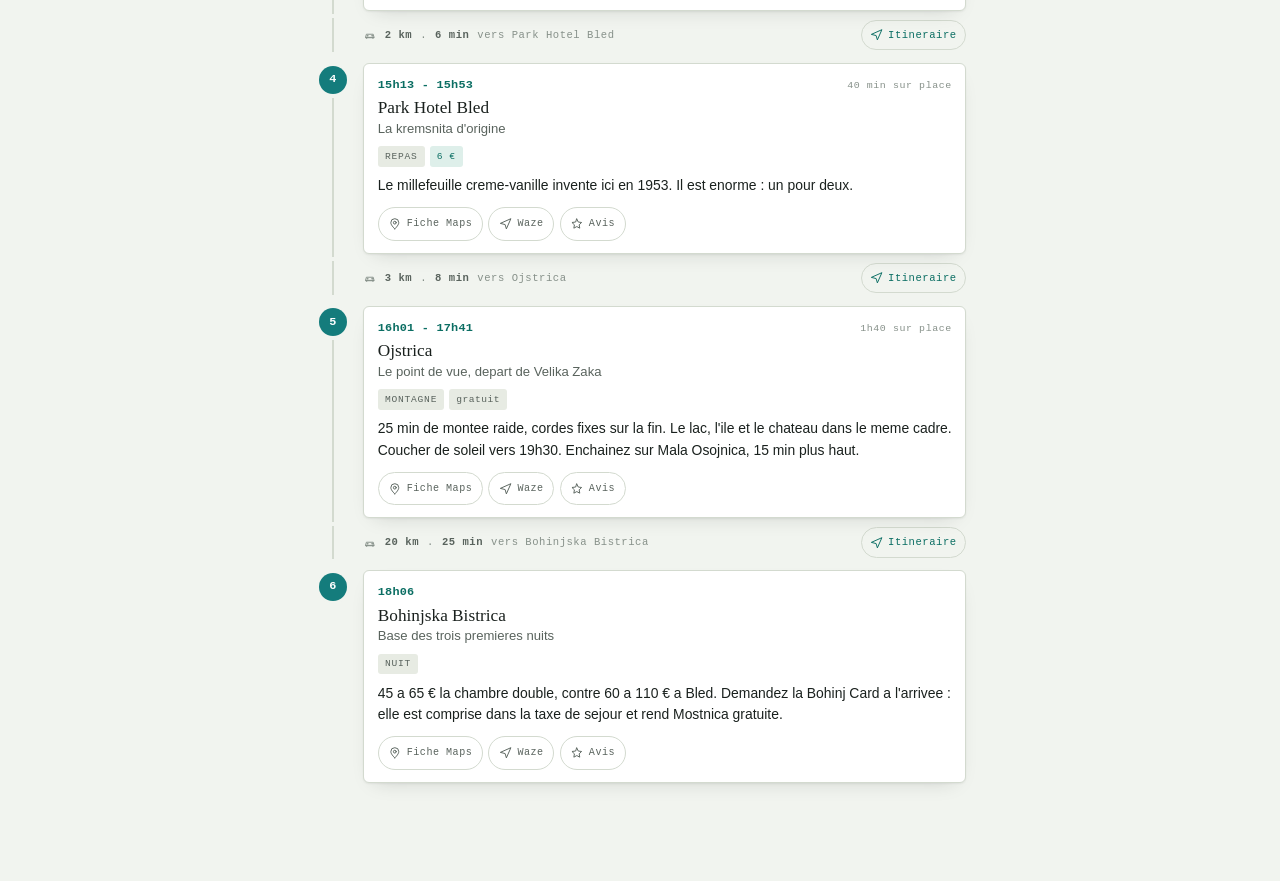
==== commit ae319433: "Itineraires routiers reels, choix du fond, pli de la carte, marges Quatre corrections demandees.  1." ====
--- a/index.html
+++ b/index.html
@@ -29,13 +29,22 @@
   <!-- ============ JOURS ============ -->
   <div class="panel is-active" id="p-jours" role="tabpanel" aria-labelledby="t-jours">
     <div class="dayrail"><div class="dayrail-in" id="dayrail"></div></div>
-    <div class="mapwrap"><div class="mm" id="daymap"></div></div>
+    <div class="mapwrap" id="mapwrap">
+      <div class="mm" id="daymap"></div>
+      <div class="maptools">
+        <button type="button" id="mapfold" class="foldbtn" aria-expanded="true" aria-controls="daymap">
+          <svg class="ic" viewBox="0 0 24 24" aria-hidden="true"><path d="m6 14 6-6 6 6"/></svg>
+          <span>Replier</span>
+        </button>
+        <span class="maproute" id="maproute"></span>
+      </div>
+    </div>
     <div class="wrap" id="daybody"></div>
   </div>
 
   <!-- ============ CARTE ============ -->
   <div class="panel" id="p-carte" role="tabpanel" aria-labelledby="t-carte">
-    <div class="mapwrap is-static"><div class="mm" id="allmap"></div></div>
+    <div class="mapwrap is-static" id="allwrap"><div class="mm" id="allmap"></div></div>
     <div class="maplegend" id="maplegend"></div>
     <div id="allbody"></div>
   </div>
@@ -92,6 +101,8 @@
 </nav>
 
 <script src="assets/data.js"></script>
+<script src="assets/routes.js"></script>
+<script src="assets/router.js"></script>
 <script src="assets/map.js"></script>
 <script src="assets/app.js"></script>
 </body>
--- a/assets/app.css
+++ b/assets/app.css
@@ -28,11 +28,19 @@
   --f-data: ui-monospace, "SF Mono", SFMono-Regular, Menlo, Consolas, "Liberation Mono", monospace;
 
   --wrap: 44rem;
-  --pad: max(1.1rem, env(safe-area-inset-left));
-  --pad-r: max(1.1rem, env(safe-area-inset-right));
+  /* Marge de base, toujours appliquee. Les encoches s'ajoutent par-dessus
+     via --safe-*, definis plus bas sous @supports : si env() n'est pas
+     reconnu, ils restent a 0px et la marge de base tient quand meme. */
+  --gutter: 1.25rem;
+  --safe-t: 0px;
+  --safe-b: 0px;
+  --safe-l: 0px;
+  --safe-r: 0px;
+  --pad: calc(var(--gutter) + var(--safe-l));
+  --pad-r: calc(var(--gutter) + var(--safe-r));
   --tabbar: 3.55rem;
   --tap: 2.75rem;
-  --top-h: calc(env(safe-area-inset-top) + 2.85rem);
+  --top-h: calc(var(--safe-t) + 2.85rem);
 }
 
 @media (prefers-color-scheme: dark) {
@@ -97,6 +105,15 @@
   --map-void:   #E4E9E0;
 }
 
+@supports (padding-left: env(safe-area-inset-left)) {
+  :root {
+    --safe-t: env(safe-area-inset-top);
+    --safe-b: env(safe-area-inset-bottom);
+    --safe-l: env(safe-area-inset-left);
+    --safe-r: env(safe-area-inset-right);
+  }
+}
+
 * { box-sizing: border-box; }
 
 html {
@@ -151,7 +168,7 @@
   -webkit-backdrop-filter: saturate(160%) blur(14px);
   backdrop-filter: saturate(160%) blur(14px);
   border-bottom: 1px solid var(--rule);
-  padding-top: env(safe-area-inset-top);
+  padding-top: var(--safe-t);
 }
 .topbar-in {
   max-width: var(--wrap);
@@ -268,6 +285,51 @@
 }
 .mapwrap.is-static { position: static; }
 .mapwrap.is-static .mm { height: clamp(240px, 52vh, 520px); }
+
+/* --- carte repliee : on rend toute la hauteur a l'itineraire --- */
+.mapwrap.is-folded .mm { height: 0; border-bottom: 0; }
+.mapwrap.is-folded .mm-ctrl, .mapwrap.is-folded .mm-attrib, .mapwrap.is-folded .mm-styles { display: none; }
+
+/* --- barre sous la carte : pli et etat du trace --- */
+.maptools {
+  max-width: var(--wrap); margin: 0 auto;
+  display: flex; align-items: center; gap: .6rem;
+  padding: .25rem var(--pad-r) .3rem var(--pad);
+  border-bottom: 1px solid var(--rule);
+  background: var(--paper);
+}
+.foldbtn {
+  -webkit-appearance: none; appearance: none;
+  display: inline-flex; align-items: center; gap: .4rem;
+  min-height: var(--tap); padding: .3rem .55rem .3rem .3rem;
+  background: none; border: 0; color: var(--ink-soft);
+  font-family: var(--f-data); font-size: .64rem;
+  letter-spacing: .09em; text-transform: uppercase;
+  cursor: pointer; touch-action: manipulation;
+  white-space: nowrap; flex: none;
+}
+.foldbtn:active { color: var(--soca); }
+.foldbtn .ic { width: 1rem; height: 1rem; transition: transform .2s ease; }
+.foldbtn.is-folded .ic { transform: rotate(180deg); }
+.maproute {
+  margin-left: auto;
+  font-family: var(--f-data); font-size: .6rem;
+  letter-spacing: .05em; color: var(--ink-faint);
+  text-align: right; min-width: 0;
+}
+
+/* --- plein ecran --- */
+.mapwrap.is-full {
+  position: fixed; inset: 0; z-index: 90;
+  display: flex; flex-direction: column;
+  background: var(--paper);
+  padding-top: var(--safe-t);
+  top: 0;
+}
+.mapwrap.is-full .mm { flex: 1 1 auto; height: auto; border-top: 0; }
+.mapwrap.is-full .maptools { padding-bottom: calc(.3rem + var(--safe-b)); border-bottom: 0; border-top: 1px solid var(--rule); }
+body.has-full { overflow: hidden; }
+body.has-full .tabbar { display: none; }
 .mm {
   position: relative;
   height: clamp(180px, 38vh, 360px);
@@ -298,6 +360,8 @@
 .mm-halo { fill: none; stroke: var(--paper); stroke-width: 8; stroke-linecap: round; stroke-linejoin: round; opacity: .85; }
 .mm-line { fill: none; stroke-width: 4; stroke-linecap: round; stroke-linejoin: round; }
 .mm-line.is-dim { stroke-width: 2.5; opacity: .3; }
+/* tronçon dont l'itineraire routier n'est pas encore calcule */
+.mm-line.is-rough { stroke-dasharray: 3 7; stroke-width: 3; opacity: .75; }
 .mm-mark { cursor: pointer; }
 .mm-ring { stroke: var(--paper); stroke-width: 2.5; }
 .mm-mark.is-dim .mm-ring { opacity: .35; }
@@ -332,6 +396,36 @@
 }
 .mm-ctrl button:active { background: var(--soca-lift); border-color: var(--soca); }
 .mm-ctrl svg { width: 1rem; height: 1rem; fill: none; stroke: currentColor; stroke-width: 1.7; stroke-linecap: round; stroke-linejoin: round; }
+.mm-ctrl button[aria-expanded="true"] { border-color: var(--soca); color: var(--soca); }
+
+.mm-styles {
+  position: absolute; right: 2.9rem; top: .5rem; z-index: 6;
+  display: grid; gap: 1px;
+  background: var(--rule);
+  border: 1px solid var(--rule); border-radius: 5px; overflow: hidden;
+  box-shadow: var(--shadow);
+}
+.mm-styles[hidden] { display: none; }
+.mm-styles button {
+  -webkit-appearance: none; appearance: none;
+  background: var(--surface); border: 0; color: var(--ink);
+  font-family: var(--f-data); font-size: .66rem; letter-spacing: .06em;
+  padding: 0 .9rem; min-height: var(--tap); text-align: left;
+  white-space: nowrap; cursor: pointer; touch-action: manipulation;
+}
+.mm-styles button[aria-pressed="true"] { background: var(--soca-lift); color: var(--soca); }
+.mm-styles button:active { background: var(--surface-2); }
+
+/* Le filtre depend du fond : desature sur le plan et le relief pour que
+   le trace ressorte, laisse tel quel sur la vue satellite. */
+.mm[data-style="satellite"] .mm-tile { filter: none; }
+.mm[data-style="relief"] .mm-tile { filter: saturate(.6) contrast(.95) brightness(1.03); }
+:root[data-theme="dark"] .mm[data-style="relief"] .mm-tile,
+:root[data-theme="dark"] .mm[data-style="satellite"] .mm-tile { filter: brightness(.78) saturate(.8); }
+@media (prefers-color-scheme: dark) {
+  :root:not([data-theme="light"]) .mm[data-style="relief"] .mm-tile,
+  :root:not([data-theme="light"]) .mm[data-style="satellite"] .mm-tile { filter: brightness(.78) saturate(.8); }
+}
 
 .maplegend {
   display: flex; flex-wrap: wrap; gap: .3rem .8rem;
@@ -685,12 +779,12 @@
   -webkit-backdrop-filter: saturate(160%) blur(16px);
   backdrop-filter: saturate(160%) blur(16px);
   border-top: 1px solid var(--rule);
-  padding-bottom: env(safe-area-inset-bottom);
+  padding-bottom: var(--safe-b);
 }
 .tabbar-in {
   max-width: var(--wrap); margin: 0 auto;
   display: grid; grid-template-columns: repeat(5, minmax(0, 1fr));
-  padding-left: env(safe-area-inset-left); padding-right: env(safe-area-inset-right);
+  padding-left: var(--safe-l); padding-right: var(--safe-r);
 }
 .tabbar button {
   -webkit-appearance: none; appearance: none;
@@ -704,7 +798,7 @@
 .tabbar button[aria-selected="true"] { color: var(--soca); }
 .tabbar button:active { opacity: .55; }
 
-main { padding-bottom: calc(var(--tabbar) + 1.4rem + env(safe-area-inset-bottom)); }
+main { padding-bottom: calc(var(--tabbar) + 1.4rem + var(--safe-b)); }
 
 footer {
   margin-top: 2.2rem; padding: 1.5rem 0 1rem;
@@ -714,7 +808,7 @@
 footer p { margin: .3rem 0; }
 
 @media (min-width: 48rem) {
-  :root { --pad: 1.5rem; --pad-r: 1.5rem; }
+  :root { --gutter: 1.6rem; }
   body { font-size: 1.04rem; }
   .mm { height: clamp(260px, 46vh, 460px); }
 }
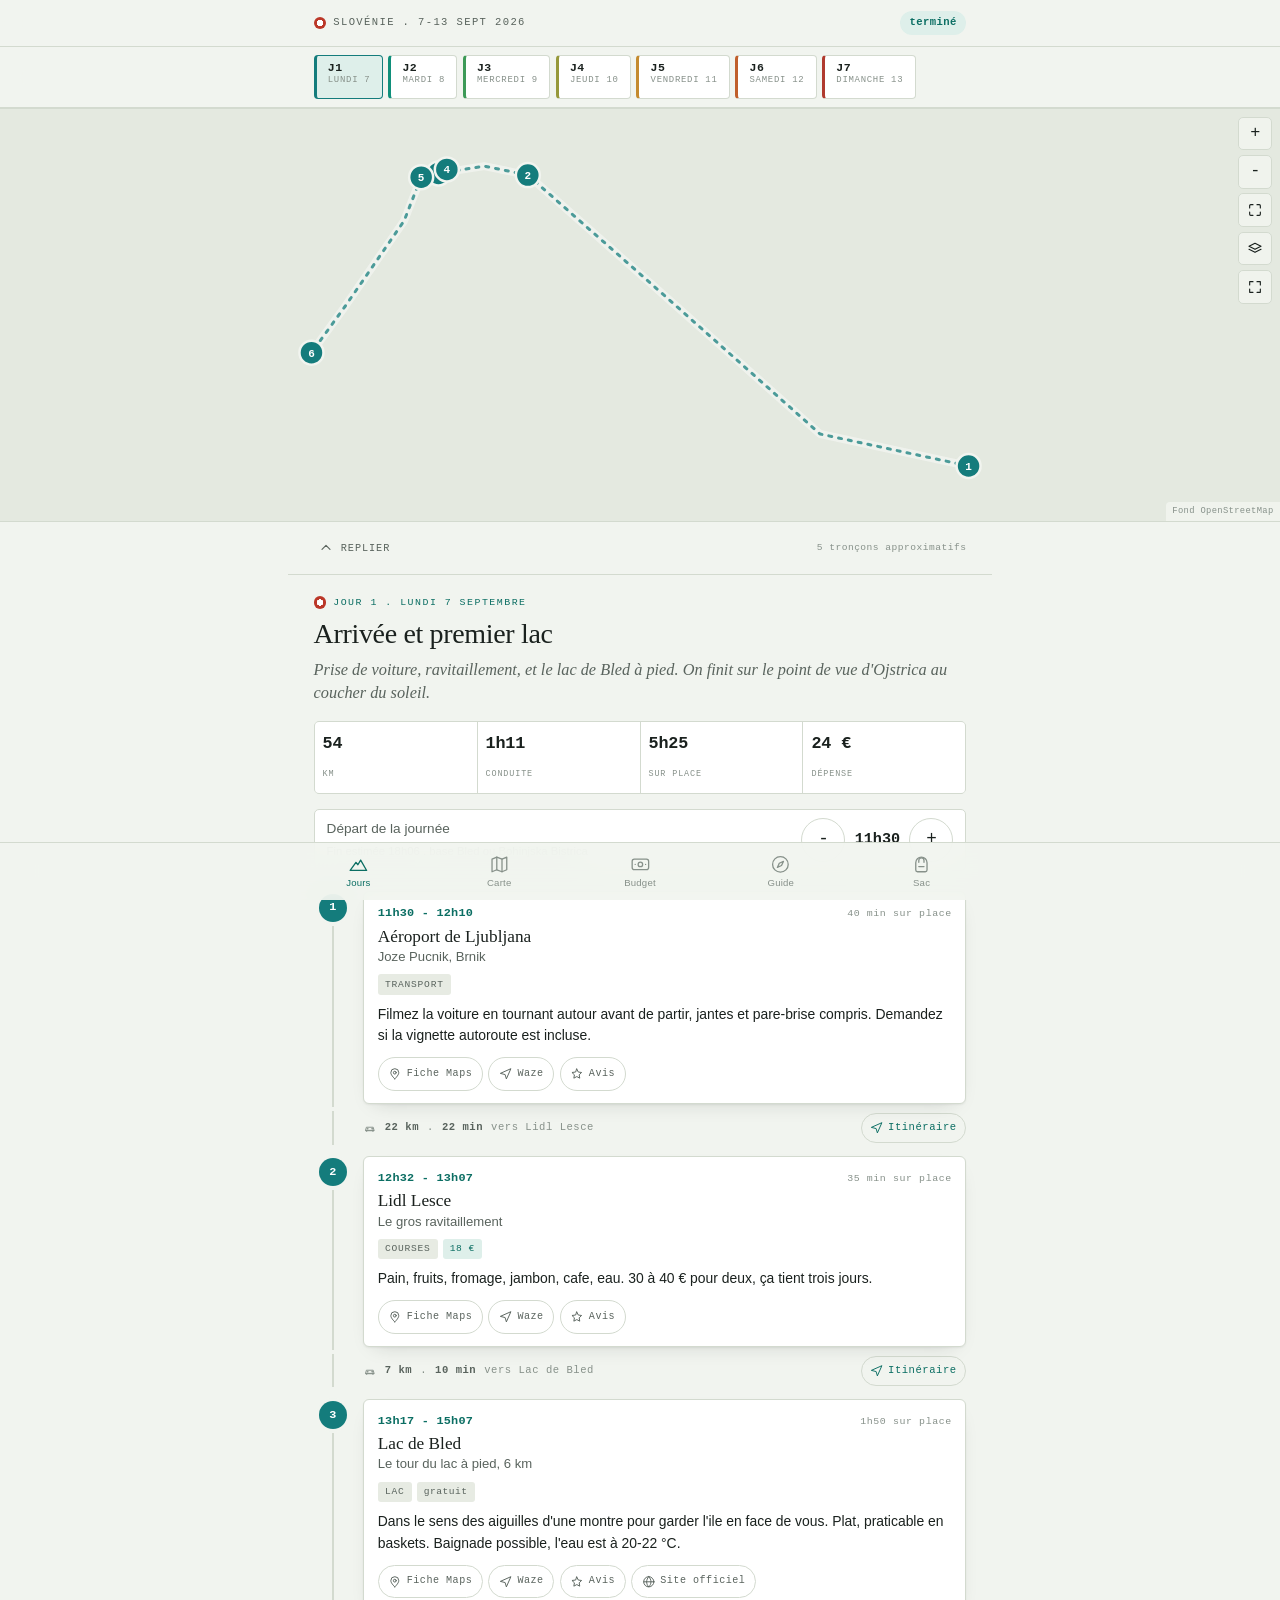
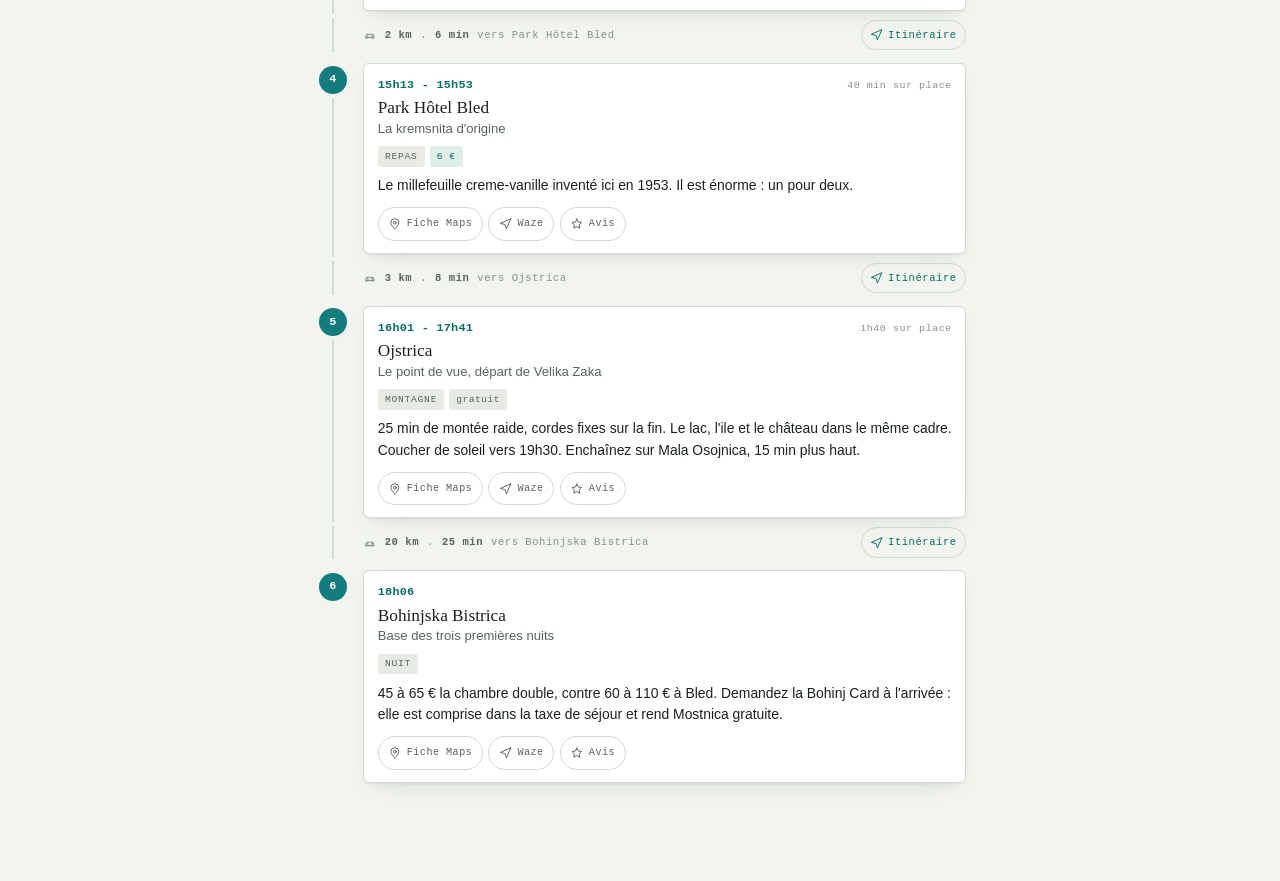
==== commit 8752b65e: "Icône d'écran d'accueil, cache hors ligne, accents français Trois points signalés.  1. Aucune icône " ====
--- a/index.html
+++ b/index.html
@@ -3,23 +3,27 @@
 <head>
 <meta charset="utf-8">
 <meta name="viewport" content="width=device-width, initial-scale=1, viewport-fit=cover">
-<title>Slovenie 2026 - tableau de bord</title>
-<meta name="description" content="Tableau de bord du voyage en Slovenie, 7 au 13 septembre 2026 : itineraire cartographie jour par jour, temps de route, budget, guide et valise.">
+<title>Slovénie 2026 - tableau de bord</title>
+<meta name="description" content="Tableau de bord du voyage en Slovénie, 7 au 13 septembre 2026 : itinéraire cartographie jour par jour, temps de route, budget, guide et valise.">
 <meta name="theme-color" content="#EAF1EC">
 <meta name="apple-mobile-web-app-capable" content="yes">
 <meta name="mobile-web-app-capable" content="yes">
-<meta name="apple-mobile-web-app-title" content="Slovenie">
-<meta name="format-detection" content="telephone=no">
+<meta name="apple-mobile-web-app-title" content="Slovénie">
+<meta name="format-detection" content="téléphone=no">
 <meta name="color-scheme" content="light dark">
-<link rel="icon" href="data:image/svg+xml,%3Csvg xmlns='http://www.w3.org/2000/svg' viewBox='0 0 32 32'%3E%3Ccircle cx='16' cy='16' r='15' fill='%23BB3728'/%3E%3Ccircle cx='16' cy='16' r='5.5' fill='%23fff'/%3E%3C/svg%3E">
-<link rel="apple-touch-icon" href="data:image/svg+xml,%3Csvg xmlns='http://www.w3.org/2000/svg' viewBox='0 0 180 180'%3E%3Crect width='180' height='180' fill='%23F1F4EF'/%3E%3Ccircle cx='90' cy='90' r='58' fill='%23BB3728'/%3E%3Ccircle cx='90' cy='90' r='21' fill='%23F1F4EF'/%3E%3C/svg%3E">
+<!-- Safari sur iPhone n'accepte que du PNG pour apple-touch-icon.
+     Un SVG, meme valide, donne une icone vide sur l'ecran d'accueil. -->
+<link rel="apple-touch-icon" sizes="180x180" href="assets/icon-180.png">
+<link rel="icon" type="image/png" sizes="32x32" href="assets/icon-32.png">
+<link rel="icon" type="image/png" sizes="192x192" href="assets/icon-192.png">
+<link rel="manifest" href="manifest.webmanifest">
 <link rel="stylesheet" href="assets/app.css">
 </head>
 <body>
 
 <div class="topbar">
   <div class="topbar-in">
-    <span class="mark"><span class="blaze"></span> Slovenie . 7-13 sept 2026</span>
+    <span class="mark"><span class="blaze"></span> Slovénie . 7-13 sept 2026</span>
     <span class="now" id="now">chargement</span>
   </div>
 </div>
@@ -66,9 +70,9 @@
 
   <noscript>
     <div class="wrap block">
-      <h2>Le tableau de bord a besoin de JavaScript</h2>
+      <h2>Le tableau de bord à besoin de JavaScript</h2>
       <p class="sub">La version longue du carnet est lisible sans rien activer, directement sur GitHub :
-      itineraire, budget, randonnees, hebergements, valise et slovene de survie.</p>
+      itinéraire, budget, randonnées, hébergements, valise et slovène de survie.</p>
       <p><a href="README.md">Ouvrir le carnet en markdown</a></p>
     </div>
   </noscript>
--- a/assets/app.css
+++ b/assets/app.css
@@ -1,6 +1,6 @@
 /* =============================================================
-   Slovenie 2026 - feuille de style
-   Mobile d'abord, pensee pour iPhone : zones sures, cibles de
+   Slovénie 2026 - feuille de style
+   Mobile d'abord, pensée pour iPhone : zones sures, cibles de
    44 px, typographie fluide, aucun debordement horizontal.
    ============================================================= */
 
@@ -30,7 +30,7 @@
   --wrap: 44rem;
   /* Marge de base, toujours appliquee. Les encoches s'ajoutent par-dessus
      via --safe-*, definis plus bas sous @supports : si env() n'est pas
-     reconnu, ils restent a 0px et la marge de base tient quand meme. */
+     reconnu, ils restent à 0px et la marge de base tient quand même. */
   --gutter: 1.25rem;
   --safe-t: 0px;
   --safe-b: 0px;
@@ -286,11 +286,11 @@
 .mapwrap.is-static { position: static; }
 .mapwrap.is-static .mm { height: clamp(240px, 52vh, 520px); }
 
-/* --- carte repliee : on rend toute la hauteur a l'itineraire --- */
+/* --- carte repliée : on rend toute la hauteur à l'itinéraire --- */
 .mapwrap.is-folded .mm { height: 0; border-bottom: 0; }
 .mapwrap.is-folded .mm-ctrl, .mapwrap.is-folded .mm-attrib, .mapwrap.is-folded .mm-styles { display: none; }
 
-/* --- barre sous la carte : pli et etat du trace --- */
+/* --- barre sous la carte : pli et état du tracé --- */
 .maptools {
   max-width: var(--wrap); margin: 0 auto;
   display: flex; align-items: center; gap: .6rem;
@@ -318,7 +318,7 @@
   text-align: right; min-width: 0;
 }
 
-/* --- plein ecran --- */
+/* --- plein écran --- */
 .mapwrap.is-full {
   position: fixed; inset: 0; z-index: 90;
   display: flex; flex-direction: column;
@@ -360,7 +360,7 @@
 .mm-halo { fill: none; stroke: var(--paper); stroke-width: 8; stroke-linecap: round; stroke-linejoin: round; opacity: .85; }
 .mm-line { fill: none; stroke-width: 4; stroke-linecap: round; stroke-linejoin: round; }
 .mm-line.is-dim { stroke-width: 2.5; opacity: .3; }
-/* tronçon dont l'itineraire routier n'est pas encore calcule */
+/* tronçon dont l'itinéraire routier n'est pas encore calculé */
 .mm-line.is-rough { stroke-dasharray: 3 7; stroke-width: 3; opacity: .75; }
 .mm-mark { cursor: pointer; }
 .mm-ring { stroke: var(--paper); stroke-width: 2.5; }
@@ -416,8 +416,8 @@
 .mm-styles button[aria-pressed="true"] { background: var(--soca-lift); color: var(--soca); }
 .mm-styles button:active { background: var(--surface-2); }
 
-/* Le filtre depend du fond : desature sur le plan et le relief pour que
-   le trace ressorte, laisse tel quel sur la vue satellite. */
+/* Le filtre dépend du fond : désature sur le plan et le relief pour que
+   le tracé ressorte, laisse tel quel sur la vue satellite. */
 .mm[data-style="satellite"] .mm-tile { filter: none; }
 .mm[data-style="relief"] .mm-tile { filter: saturate(.6) contrast(.95) brightness(1.03); }
 :root[data-theme="dark"] .mm[data-style="relief"] .mm-tile,
@@ -572,7 +572,7 @@
   white-space: nowrap;
 }
 .links a:active, .links button:active { border-color: var(--soca); color: var(--soca); background: var(--soca-lift); }
-/* toute icone inline generee par le script : sans taille explicite,
+/* toute icone inline générée par le script : sans taille explicite,
    un SVG sans width/height retombe sur 300x150 et se remplit de noir */
 .ic {
   width: .85rem; height: .85rem; flex: none;
@@ -718,7 +718,7 @@
 .field .lab { font-size: .92rem; line-height: 1.35; min-width: 0; }
 .field .lab small { display: block; font-size: .73rem; color: var(--ink-faint); }
 
-/* ================= depenses ================= */
+/* ================= dépenses ================= */
 .spend .row {
   display: grid; grid-template-columns: minmax(0, 1fr) 6.5rem;
   align-items: center; gap: .55rem;
@@ -737,7 +737,7 @@
 .spend input[type="number"]::-webkit-inner-spin-button { -webkit-appearance: none; margin: 0; }
 .spend input:focus { outline: 2px solid var(--soca); outline-offset: 1px; border-color: var(--soca); }
 
-/* ================= listes a cocher ================= */
+/* ================= listes à cocher ================= */
 .progress {
   display: flex; align-items: baseline; gap: .5rem;
   font-family: var(--f-data); font-size: .66rem; letter-spacing: .1em;
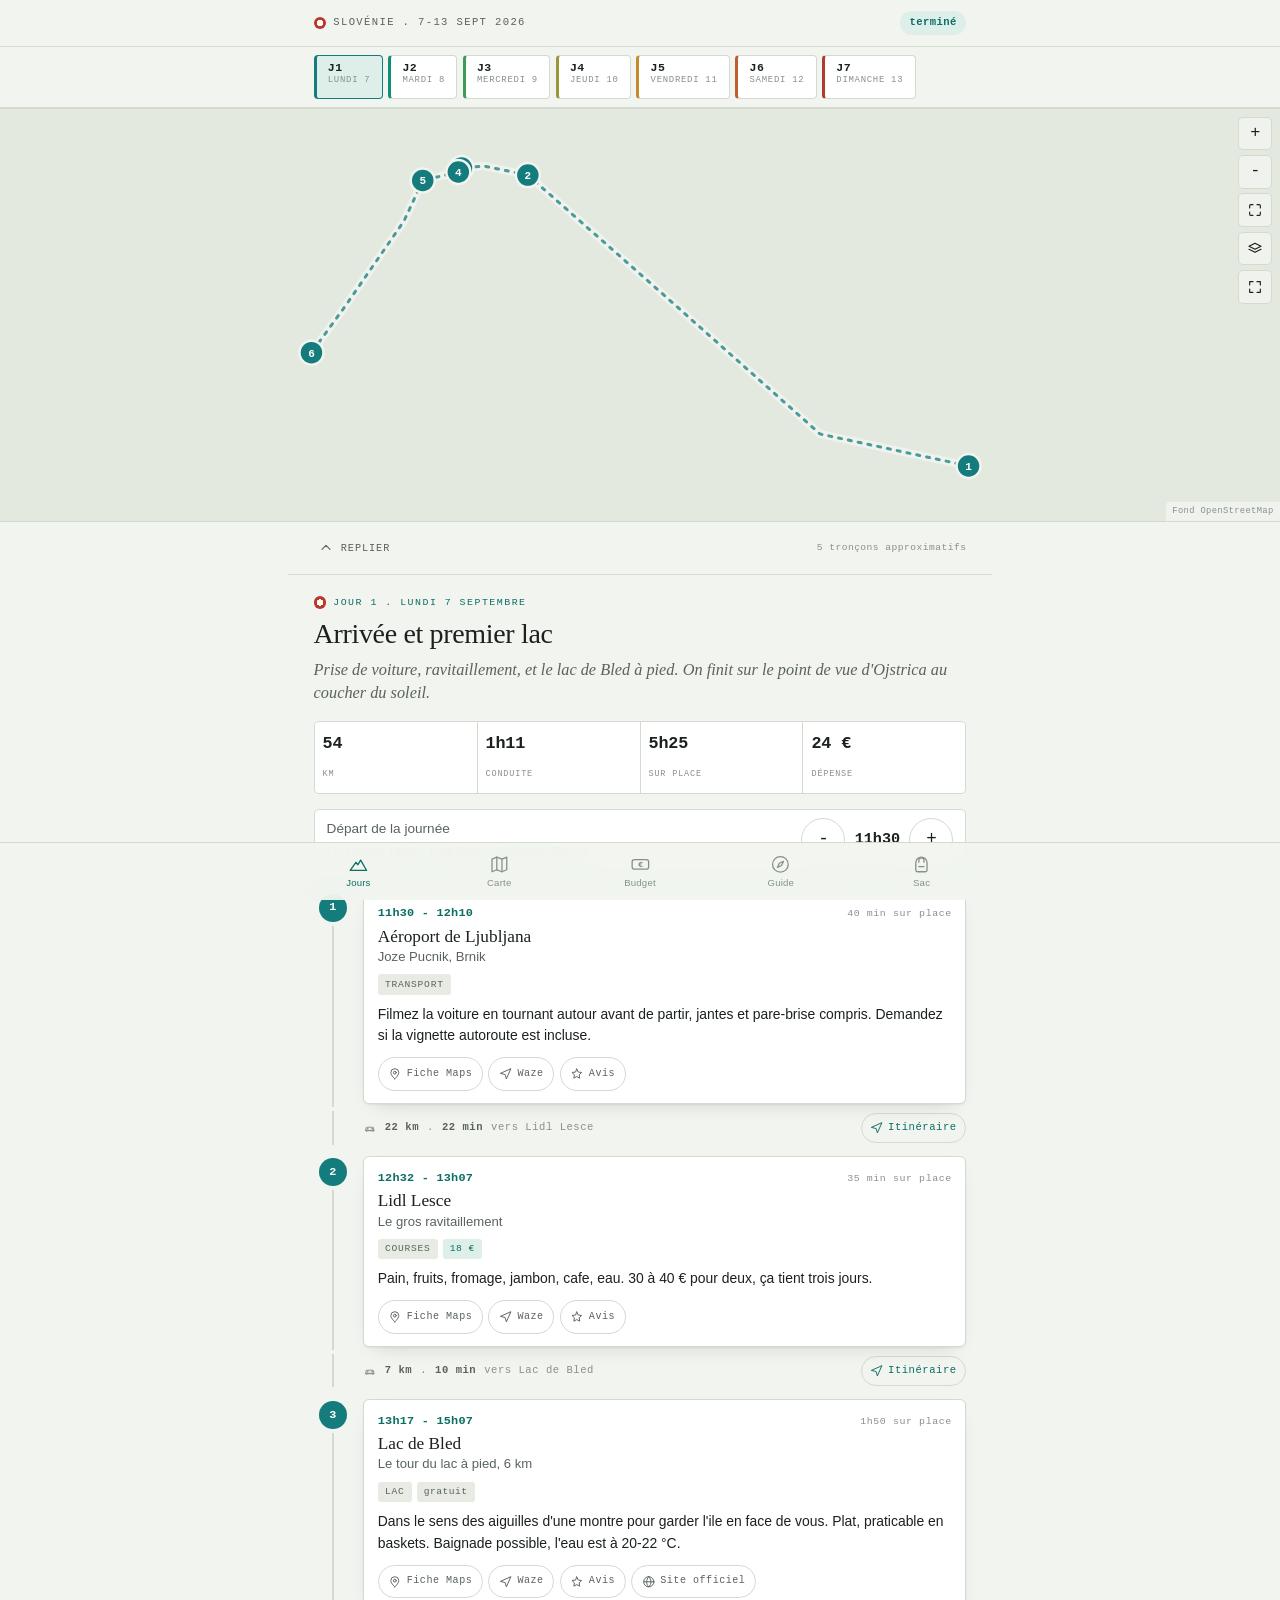
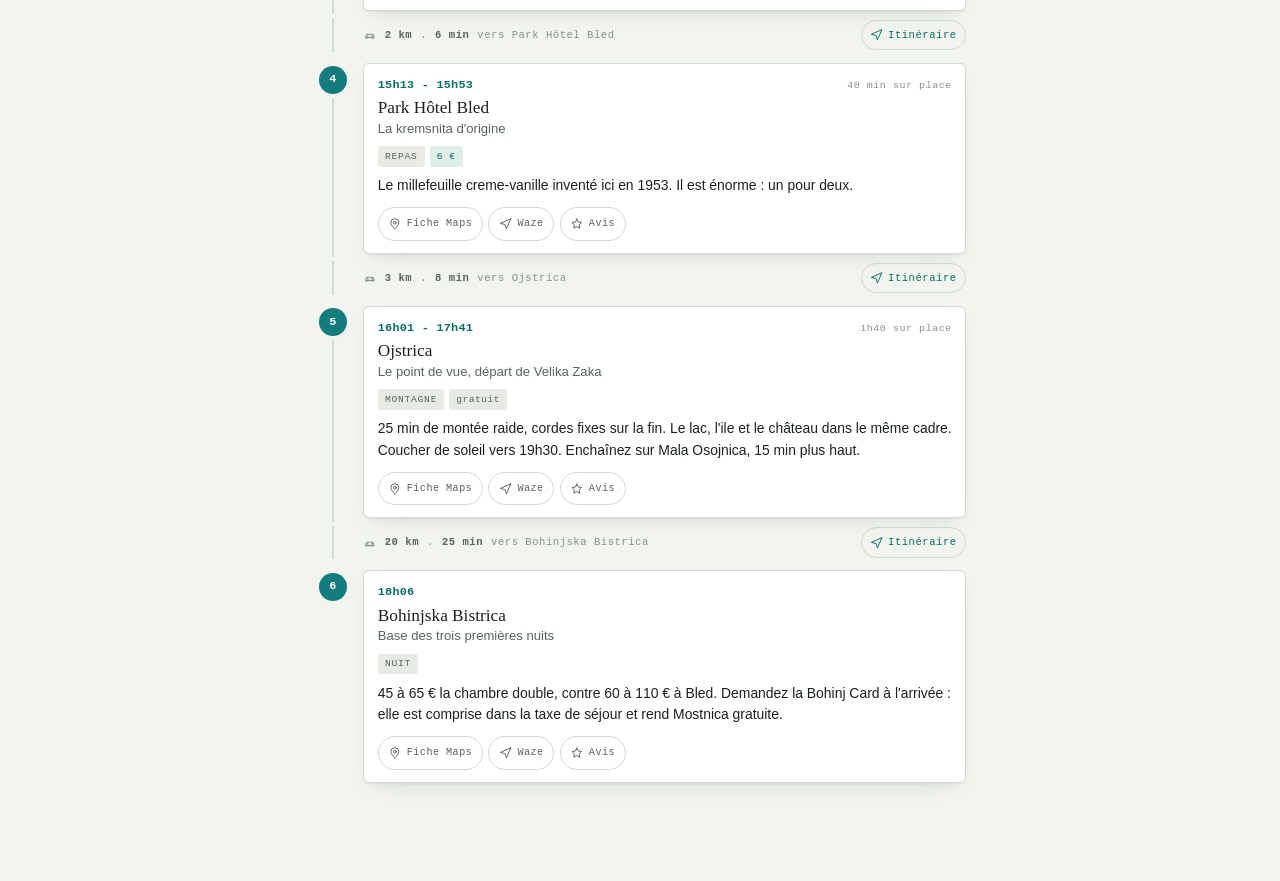
==== commit ab95527a: "Icône Budget avec un euro, et décalage des étapes expliqué 1. Icône Budget Le billet contenait un ce" ====
--- a/index.html
+++ b/index.html
@@ -90,7 +90,7 @@
       Carte
     </button>
     <button type="button" role="tab" id="t-budget" aria-controls="p-budget" aria-selected="false" data-tab="budget">
-      <svg viewBox="0 0 24 24" aria-hidden="true"><rect x="2.5" y="6" width="19" height="12" rx="2.5"/><circle cx="12" cy="12" r="2.6"/><path d="M6 12h.01M18 12h.01"/></svg>
+      <svg viewBox="0 0 24 24" aria-hidden="true"><rect x="2.5" y="6.5" width="19" height="11" rx="2.5"/><text x="12.4" y="15" text-anchor="middle" font-size="8" font-weight="600" font-family="-apple-system, BlinkMacSystemFont, system-ui, sans-serif" fill="currentColor" stroke="none">€</text></svg>
       Budget
     </button>
     <button type="button" role="tab" id="t-guide" aria-controls="p-guide" aria-selected="false" data-tab="guide">
